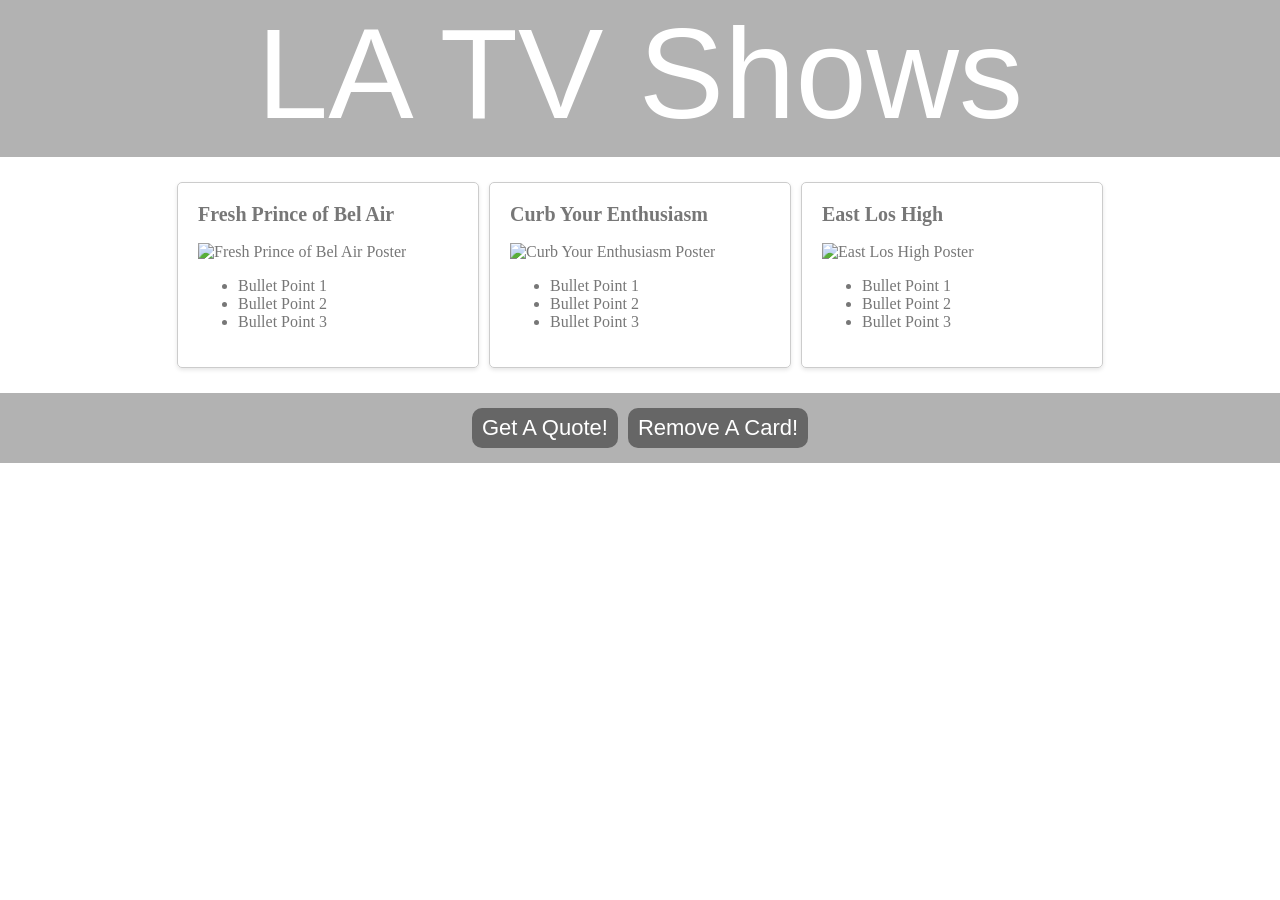
==== index.html @ 42c621e3 "Initial commit" ====
<!DOCTYPE html>
<html>

<head>
    <title>LA TV Shows | Home</title>
    <meta name="description" content="A Catalog of Shows Set in Los Angeles">
    <link rel="stylesheet" href="style.css" />
    <script type="text/javascript" src="scripts.js"></script>
</head>

<body>
    <header class="main-header">
        <h1 class="title">LA TV Shows</h1>
    </header>
    <div id="card-container">
        
    </div>
    <div class="card" style="display: none;">
        <div class="card-content">
            <h2>TV Show Title</h2>
            <img src="" alt="TV Show Poster">
            <ul>
                <li>Bullet Point 1</li>
                <li>Bullet Point 2</li>
                <li>Bullet Point 3</li>
            </ul>
        </div>
    </div>
    <div class="footer">
        <button onclick="quoteAlert();">
            Get A Quote!
        </button>
        <button onclick="removeLastCard();">
            Remove A Card!
        </button>
    </div>
</body>

</html>
---- style.css ----
html,
body {
    margin: 0;
    padding: 0;
}

.main-header {
    background-color: rgba(0, 0, 0, .3);
    padding-bottom: 10px;
}

.title {
    text-align: center;
    margin: 0;
    font-size: 8em;
    font-family: "Helvetica";
    font-weight: normal;
    color: white;
}

#card-container {
    display: flex;
    justify-content: center;
    margin: 20px;
}

.card {
    width: 300px;
    border: 1px solid #ccc;
    border-radius: 5px;
    box-shadow: 0 2px 4px rgba(0, 0, 0, 0.1);
    margin: 5px;
}

.card-content {
    padding: 20px;
    font-family: "Verdana";
    color: #777;
}

.card-content h2 {
    margin-top: 0;
    font-size: 20px;
}

.card img {
    width: 100%;
    height: auto;
}

.footer {
    display: flex;
    justify-content: center;
    background-color: rgba(0, 0, 0, .3);
    padding: 10px;
}

button {
    text-align: center;
    background-color: #666;
    border: none;
    padding-left: 10px;
    padding-right: 10px;
    height: 40px;
    border-radius: 10px;
    color: white;
    font-size: 22px;
    cursor: pointer;
    margin: 5px;
}
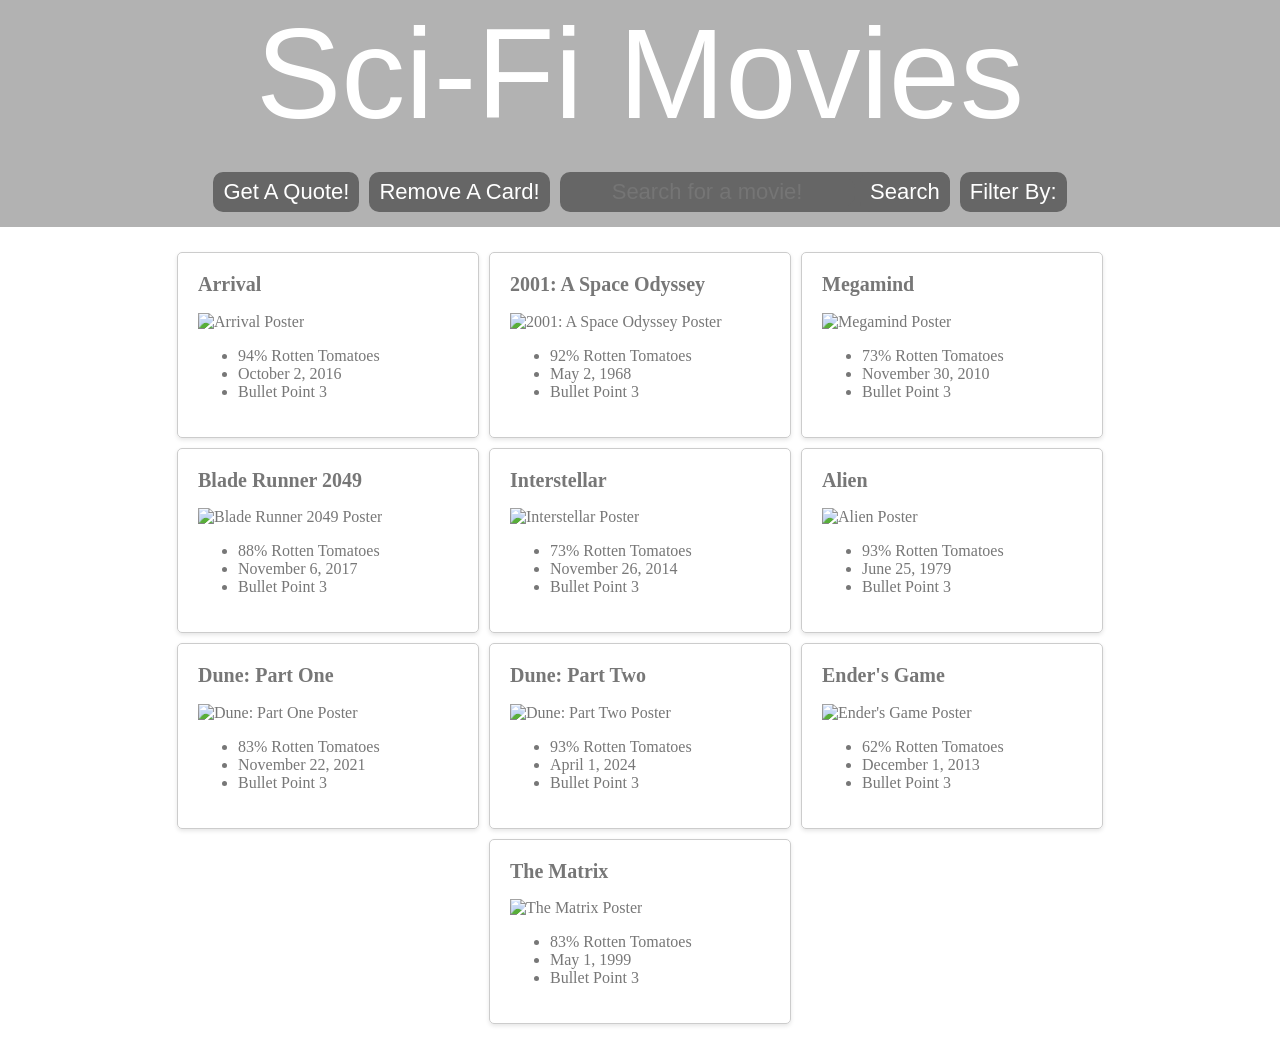
==== commit 42888c84: "couple of changes" ====
--- a/index.html
+++ b/index.html
@@ -10,22 +10,8 @@
 
 <body>
     <header class="main-header">
-        <h1 class="title">LA TV Shows</h1>
+        <h1 class="title">Sci-Fi Movies</h1>
     </header>
-    <div id="card-container">
-        
-    </div>
-    <div class="card" style="display: none;">
-        <div class="card-content">
-            <h2>TV Show Title</h2>
-            <img src="" alt="TV Show Poster">
-            <ul>
-                <li>Bullet Point 1</li>
-                <li>Bullet Point 2</li>
-                <li>Bullet Point 3</li>
-            </ul>
-        </div>
-    </div>
     <div class="footer">
         <button onclick="quoteAlert();">
             Get A Quote!
@@ -33,7 +19,36 @@
         <button onclick="removeLastCard();">
             Remove A Card!
         </button>
+        <form id="searchForm">
+            <label for="searchInput"></label>
+            <input type="text" id="searchInput" name="search" placeholder="Search for a movie!">
+            <button type="submit" class="form-button">Search</button>
+        </form>
+        <div class="dropdown">
+            <button class="button">Filter By:</button>
+            <div class="dropdown-content">
+                <a href="#" onclick="sortByName()">Name</a>
+                <a href="#" onclick="sortByDate()">Release Date</a>
+                <a href="#" onclick="sortByRating()">Rating</a>
+            </div>
+        </div>
     </div>
+    <div id="card-container">
+
+    </div>
+
+    <div class="card" style="display: none;">
+        <div class="card-content">
+            <h2>TV Show Title</h2>
+            <img src="" alt="TV Show Poster">
+            <ul>
+                <li class="rating">Bullet Point 1</li>
+                <li class="date">Bullet Point 2</li>
+                <li>Bullet Point 3</li>
+            </ul>
+        </div>
+    </div>
+
 </body>
 
 </html>
--- a/style.css
+++ b/style.css
@@ -22,6 +22,7 @@
     display: flex;
     justify-content: center;
     margin: 20px;
+    flex-wrap: wrap;
 }
 
 .card {
@@ -67,4 +68,50 @@
     font-size: 22px;
     cursor: pointer;
     margin: 5px;
-}+}
+#searchInput {
+    text-align: center;
+    background-color: #666;
+    border: none;
+    padding-left: 10px;
+    padding-right: 10px;
+    border-radius: 10px;
+    color: white;
+    font-size: 22px;
+}
+#searchForm{
+    height: 40px;
+    background-color: #666;
+    border: none;
+    border-radius: 10px;
+    font-size: 22px;
+    margin: 5px;
+}
+
+.form-button{
+    margin: 0;
+}
+
+
+
+.dropdown-content {
+    display: none;
+    position: absolute;
+    background-color: #666;
+    width: 160px;
+}
+
+.dropdown-content a {
+    color: rgb(255, 255, 255);
+    padding: 12px 16px;
+    text-decoration: none;
+    display: block;
+}
+
+.dropdown-content a:hover {
+    background-color: #ddd;
+}
+
+.dropdown:hover .dropdown-content {
+    display: block;
+}
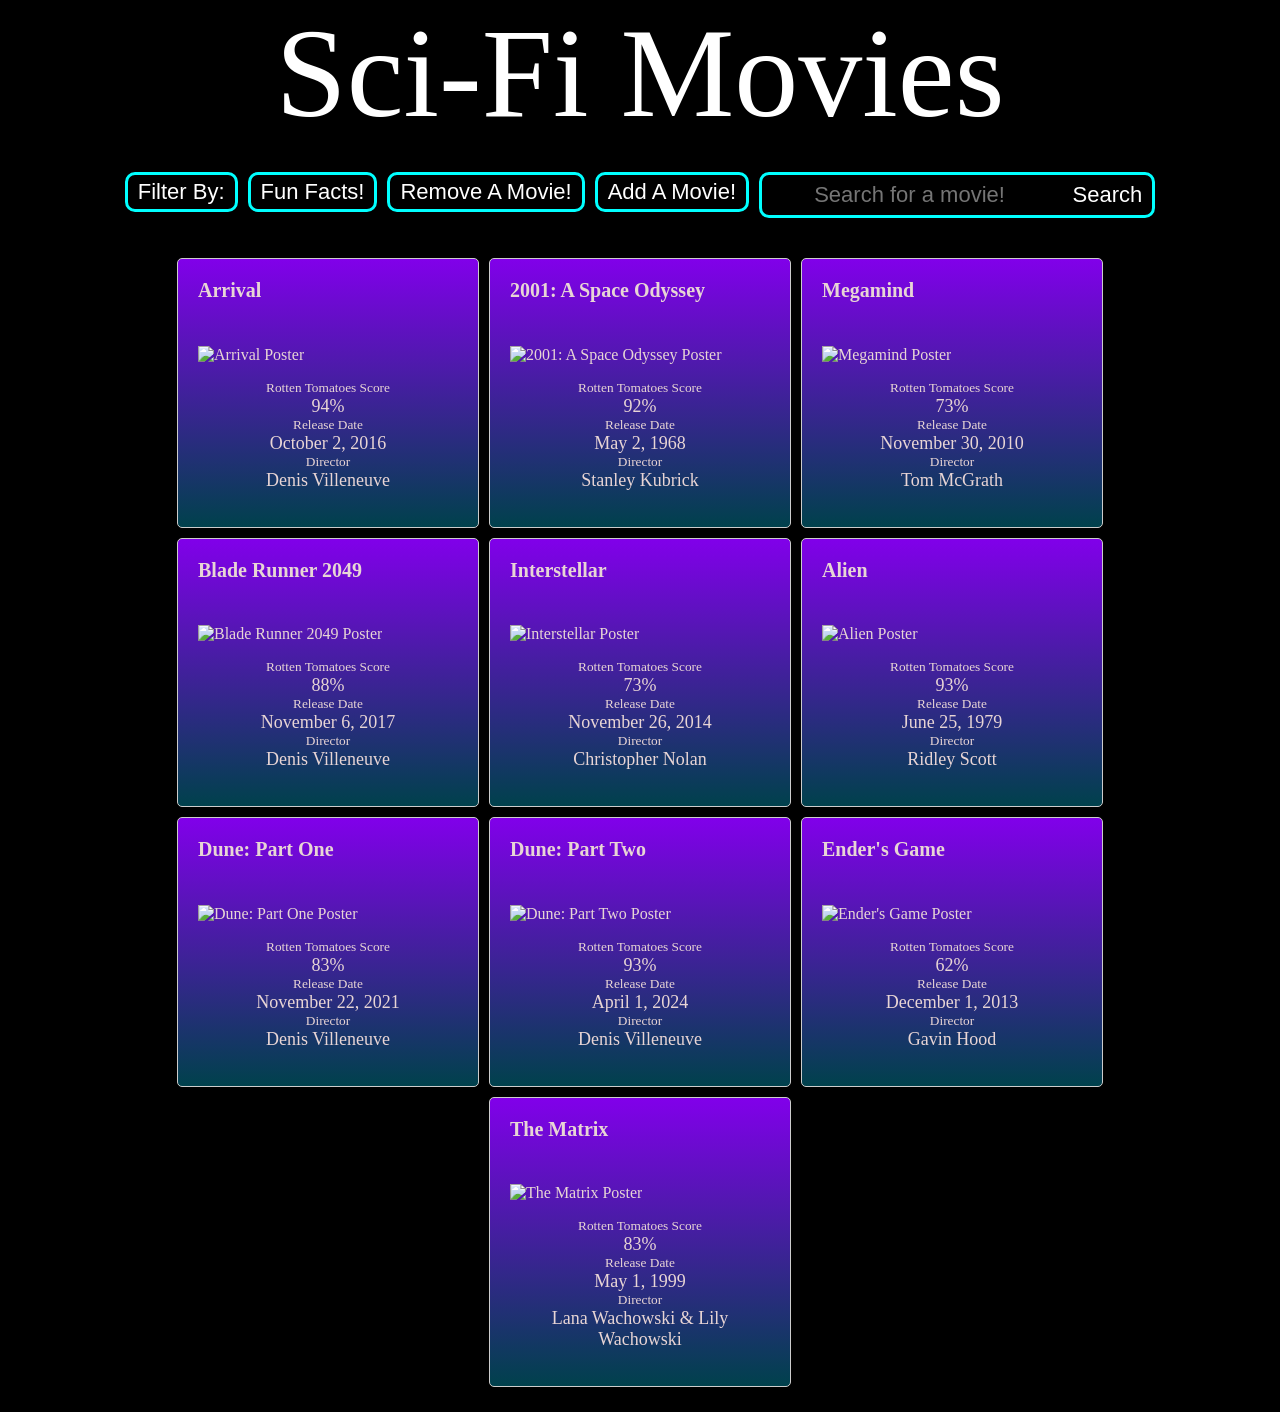
==== commit 16e8efe6: "Almost done" ====
--- a/index.html
+++ b/index.html
@@ -13,17 +13,6 @@
         <h1 class="title">Sci-Fi Movies</h1>
     </header>
     <div class="footer">
-        <button onclick="quoteAlert();">
-            Get A Quote!
-        </button>
-        <button onclick="removeLastCard();">
-            Remove A Card!
-        </button>
-        <form id="searchForm">
-            <label for="searchInput"></label>
-            <input type="text" id="searchInput" name="search" placeholder="Search for a movie!">
-            <button type="submit" class="form-button">Search</button>
-        </form>
         <div class="dropdown">
             <button class="button">Filter By:</button>
             <div class="dropdown-content">
@@ -32,6 +21,41 @@
                 <a href="#" onclick="sortByRating()">Rating</a>
             </div>
         </div>
+        <button class="button" onclick="factAlert();">
+            Fun Facts!
+        </button>
+        <button class="button" onclick="removeLastCard();">
+            Remove A Movie!
+        </button>
+
+        <button class="button" onclick="openForm()">Add A Movie!</button>
+        <div id="contentAdd" class="content-add">
+            <button id="closeButton" type="submit" onclick="closeForm()">X</button>
+            <h2>Please enter the listed information about the movie!</h2>
+            <form id="searchFormAdd">
+                <label for="inputTitle">Title</label>
+                <input type="text" id="inputTitle" name="inputTitle" placeholder="title">
+
+                <label for="inputRating">Rating</label>
+                <input type="text" id="inputRating" name="inputRating" placeholder="Rotten Tomatoes score">
+
+                <label for="inputIMG">Poster Image Address</label>
+                <input type="text" id="inputIMG" name="inputIMG" placeholder="image url">
+
+                <label for="inputDirector">Film Director</label>
+                <input type="text" id="inputDirector" name="inputDirector" placeholder="director">
+
+                <label for="inputDate">Release Date</label>
+                <input type="date" id="inputDate" name="inputDate" placeholder="yyyy-mm-dd">
+
+                <button type="submit" class="form-button">Submit</button>
+            </form>
+        </div>
+        <form id="searchForm">
+            <label for="searchInput"></label>
+            <input type="text" id="searchInput" name="search" placeholder="Search for a movie!">
+            <button type="submit" class="form-button">Search</button>
+        </form>
     </div>
     <div id="card-container">
 
@@ -40,11 +64,20 @@
     <div class="card" style="display: none;">
         <div class="card-content">
             <h2>TV Show Title</h2>
-            <img src="" alt="TV Show Poster">
-            <ul>
-                <li class="rating">Bullet Point 1</li>
-                <li class="date">Bullet Point 2</li>
-                <li>Bullet Point 3</li>
+            <img src="" alt="Movie Poster">
+            <ul class="detail-list">
+                <li>
+                    <h4>Rotten Tomatoes Score</h4>
+                    <div class="rating"></div>
+                </li>
+                <li>
+                    <h4>Release Date</h4>
+                    <div class="date"></div>
+                </li>
+                <li>
+                    <h4>Director</h4>
+                    <div class="director"></div>
+                </li>
             </ul>
         </div>
     </div>
--- a/style.css
+++ b/style.css
@@ -2,6 +2,7 @@
 body {
     margin: 0;
     padding: 0;
+    background-color: black;
 }
 
 .main-header {
@@ -13,7 +14,7 @@
     text-align: center;
     margin: 0;
     font-size: 8em;
-    font-family: "Helvetica";
+    font-family: "Times New Roman";
     font-weight: normal;
     color: white;
 }
@@ -24,6 +25,19 @@
     margin: 20px;
     flex-wrap: wrap;
 }
+.detail-list{
+    list-style-type: none;
+    padding: 0;
+    text-align: center;
+}
+.detail-list h4{
+    margin: 0;
+    font-size: smaller;
+    font-weight: 400;
+}
+.detail-list div{
+    font-size: large;
+}
 
 .card {
     width: 300px;
@@ -31,22 +45,25 @@
     border-radius: 5px;
     box-shadow: 0 2px 4px rgba(0, 0, 0, 0.1);
     margin: 5px;
+    background-image: linear-gradient(to bottom, #8100ea, #00414c);
 }
 
 .card-content {
     padding: 20px;
     font-family: "Verdana";
-    color: #777;
+    color: rgb(232, 213, 213);
 }
 
 .card-content h2 {
     margin-top: 0;
     font-size: 20px;
+    font-weight: 800;
+    height: 50px;
 }
 
 .card img {
     width: 100%;
-    height: auto;
+    height: 390px;
 }
 
 .footer {
@@ -57,42 +74,53 @@
 }
 
 button {
-    text-align: center;
-    background-color: #666;
+    background-color: transparent;
+    text-align: center;
+    border: solid #00FFFF;
+    padding-left: 10px;
+    padding-right: 10px;
+    height: 40px;
+    border-radius: 10px;
+    color: white;
+    font-size: 22px;
+    cursor: pointer;
+    margin: 5px;
+    transition: background-color 0.3s, transform 0.3s;
+
+}
+.button:hover {
+    background-color: #00FFFF;
+    transform: translateY(-2px);
+    color: black;
+}
+#searchInput{
+    text-align: center;
+    background-color: transparent;
     border: none;
     padding-left: 10px;
     padding-right: 10px;
-    height: 40px;
-    border-radius: 10px;
-    color: white;
-    font-size: 22px;
-    cursor: pointer;
-    margin: 5px;
-}
-#searchInput {
-    text-align: center;
-    background-color: #666;
+    border-radius: 10px;
+    color: white;
+    font-size: 22px;
+}
+#searchInput:focus{
+    outline: none;
+    background-image: none;
+}
+#searchForm{
+    height: auto;
+    width: auto;
+    background-color: transparent;
+    border: solid #00FFFF;
+    border-radius: 10px;
+    font-size: 22px;
+    margin: 5px;
+}
+
+.form-button{
+    margin: 0;
     border: none;
-    padding-left: 10px;
-    padding-right: 10px;
-    border-radius: 10px;
-    color: white;
-    font-size: 22px;
-}
-#searchForm{
-    height: 40px;
-    background-color: #666;
-    border: none;
-    border-radius: 10px;
-    font-size: 22px;
-    margin: 5px;
-}
-
-.form-button{
-    margin: 0;
-}
-
-
+}
 
 .dropdown-content {
     display: none;
@@ -115,3 +143,66 @@
 .dropdown:hover .dropdown-content {
     display: block;
 }
+
+
+
+#searchFormAdd{
+    height: auto;
+    width: auto;
+    background-color: lightgrey;
+    border: solid #00FFFF;
+    border-radius: 10px;
+    font-size: 22px;
+    margin: 5px;
+    padding: 6px;
+}
+
+.content-add{
+    width: 500px;
+    display: none;
+    position: fixed;
+    background-color: #00414c;
+    top: 50%;
+    left: 50%;
+    transform: translate(-50%, -50%);
+    z-index: 1;
+    border-radius: 10px;
+    padding: 10px;
+    color: white;
+}
+.content-add h2{
+    margin: 0 0 10px 0;
+}
+#searchFormAdd input {
+    margin: 0 auto;
+    width: 450px;
+    height: 10px;
+    color: rgb(0, 0, 0);
+    padding: 12px 16px;
+    text-decoration: none;
+    display: block;
+    background-color: transparent;
+    border: none;
+    font-size: medium;
+}
+#searchFormAdd input:focus{
+    outline: none;
+    background-image: none;
+}
+
+
+#searchFormAdd button{
+    margin-bottom: 10px;
+    display: block;
+ }
+#searchFormAdd h2{
+    display: flex;
+}
+#closeButton{
+    float: right;
+}
+#searchFormAdd label{
+    color: black;
+    padding: 12px;
+    font-size: medium;
+}
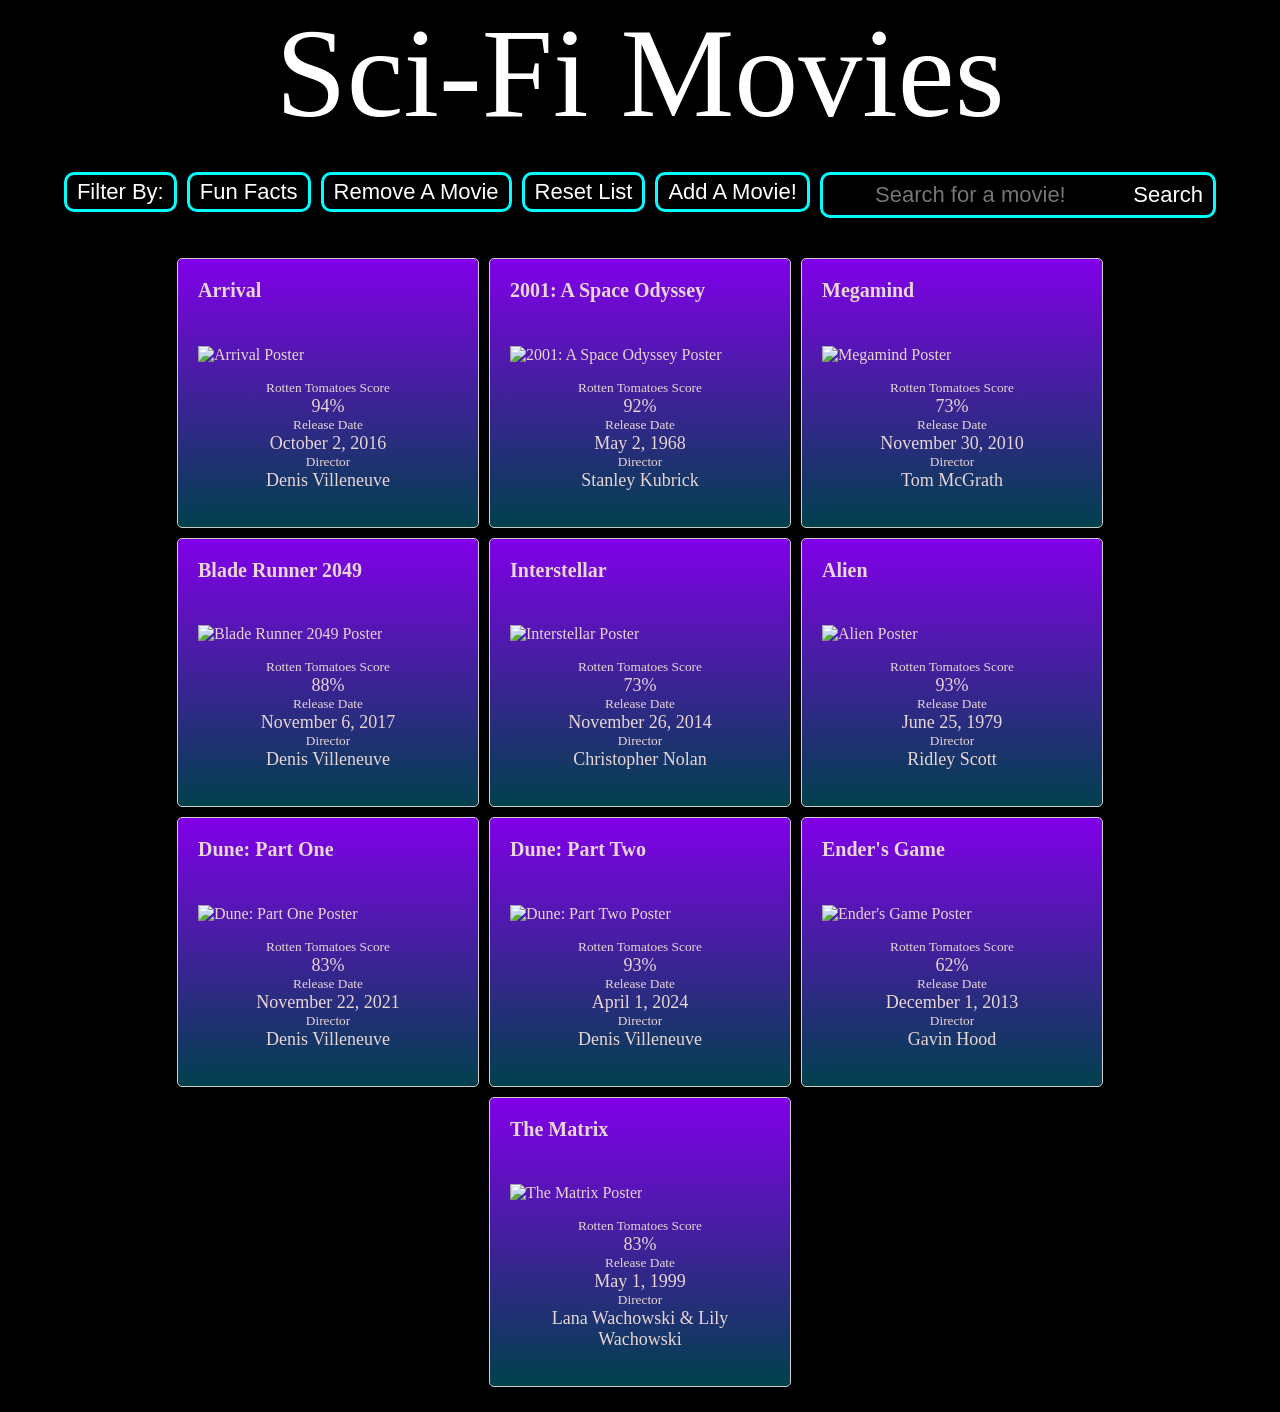
==== commit c6abcf35: "Some styles and polishing" ====
--- a/index.html
+++ b/index.html
@@ -22,10 +22,13 @@
             </div>
         </div>
         <button class="button" onclick="factAlert();">
-            Fun Facts!
+            Fun Facts
         </button>
         <button class="button" onclick="removeLastCard();">
-            Remove A Movie!
+            Remove A Movie
+        </button>
+        <button class="button" onclick="arrayReset();">
+            Reset List
         </button>
 
         <button class="button" onclick="openForm()">Add A Movie!</button>
--- a/style.css
+++ b/style.css
@@ -149,8 +149,8 @@
 #searchFormAdd{
     height: auto;
     width: auto;
-    background-color: lightgrey;
-    border: solid #00FFFF;
+    background-color: trasnparent;
+    border: none;
     border-radius: 10px;
     font-size: 22px;
     margin: 5px;
@@ -167,22 +167,22 @@
     transform: translate(-50%, -50%);
     z-index: 1;
     border-radius: 10px;
-    padding: 10px;
+    padding: 10px 10px 0 10px;
     color: white;
 }
 .content-add h2{
-    margin: 0 0 10px 0;
+    margin: 10px;
 }
 #searchFormAdd input {
-    margin: 0 auto;
+    margin: 0;
     width: 450px;
     height: 10px;
-    color: rgb(0, 0, 0);
+    color: rgb(255, 255, 255);
     padding: 12px 16px;
     text-decoration: none;
     display: block;
     background-color: transparent;
-    border: none;
+    border: solid #29c5c5;
     font-size: medium;
 }
 #searchFormAdd input:focus{
@@ -192,9 +192,17 @@
 
 
 #searchFormAdd button{
-    margin-bottom: 10px;
-    display: block;
+    display: block;
+    margin: 10px auto;
+    border: solid #29c5c5;
+    width: 485px;
  }
+ #searchFormAdd button:hover{
+    background-color: #00FFFF;
+    transform: translateY(-2px);
+    color: black;
+ }
+
 #searchFormAdd h2{
     display: flex;
 }
@@ -202,7 +210,9 @@
     float: right;
 }
 #searchFormAdd label{
-    color: black;
+    margin:5px;
+    color: white;
     padding: 12px;
     font-size: medium;
 }
+
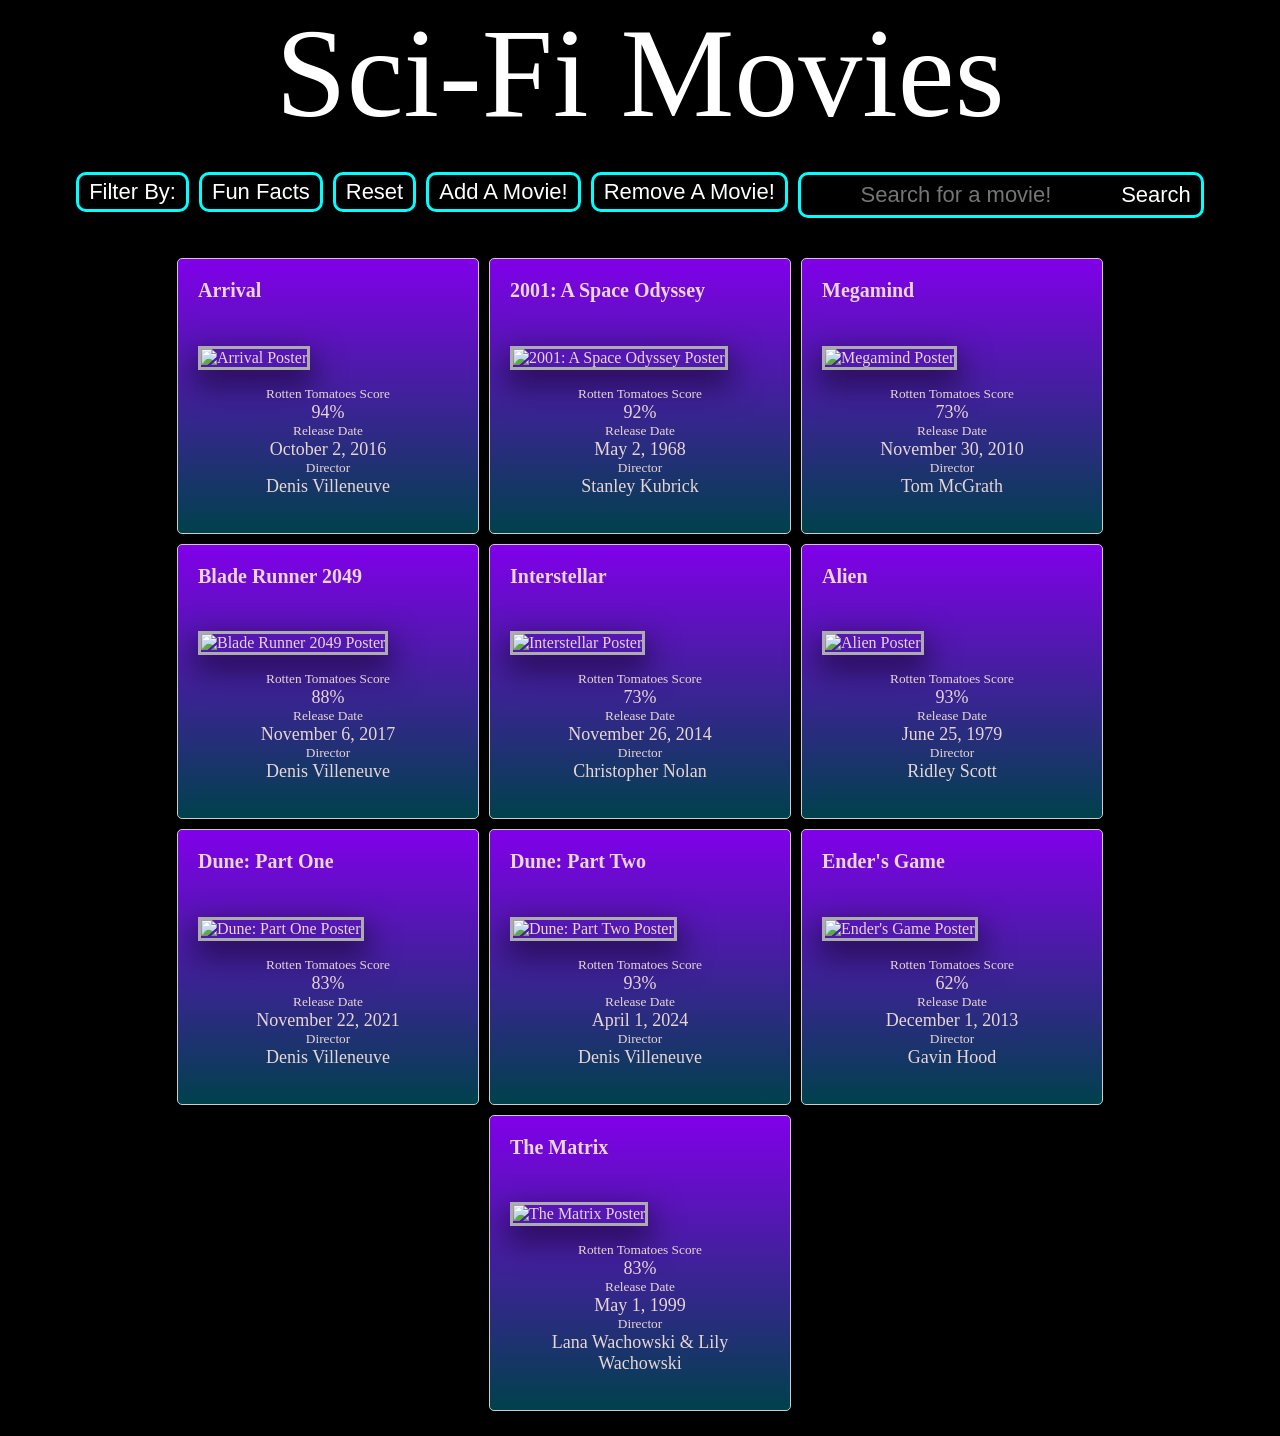
==== commit ceeca01a: "Adding more functionality to the removal function" ====
--- a/index.html
+++ b/index.html
@@ -13,6 +13,7 @@
         <h1 class="title">Sci-Fi Movies</h1>
     </header>
     <div class="footer">
+        <!-- Filter -->
         <div class="dropdown">
             <button class="button">Filter By:</button>
             <div class="dropdown-content">
@@ -21,19 +22,18 @@
                 <a href="#" onclick="sortByRating()">Rating</a>
             </div>
         </div>
+        <!-- Fact Button-->
         <button class="button" onclick="factAlert();">
             Fun Facts
         </button>
-        <button class="button" onclick="removeLastCard();">
-            Remove A Movie
+        <!-- Reset Button -->
+        <button class="button" onclick="arrayReset();">
+            Reset
         </button>
-        <button class="button" onclick="arrayReset();">
-            Reset List
-        </button>
-
-        <button class="button" onclick="openForm()">Add A Movie!</button>
-        <div id="contentAdd" class="content-add">
-            <button id="closeButton" type="submit" onclick="closeForm()">X</button>
+        <!-- Add Movie Form -->
+        <button class="button" onclick="openAddForm()">Add A Movie!</button>
+        <div id="contentAdd" class="content">
+            <button id="closeButton" type="submit" onclick="closeAddForm()">X</button>
             <h2>Please enter the listed information about the movie!</h2>
             <form id="searchFormAdd">
                 <label for="inputTitle">Title</label>
@@ -54,10 +54,23 @@
                 <button type="submit" class="form-button">Submit</button>
             </form>
         </div>
+        <!-- Remove Movie Form  -->
+        <button class="button" onclick="openRemoveForm()">Remove A Movie!</button>
+        <div id="contentRemove" class="content">
+            <button id="closeButton" type="submit" onclick="closeRemoveForm()">X</button>
+            <h2>Please enter the listed information about the movie!</h2>
+            <form id="searchFormRemove">
+                <label for="inputRemoveTitle">Title</label>
+                <input type="text" id="inputRemoveTitle" name="inputRemoveTitle" placeholder="title">
+
+                <button type="submit">Submit</button>
+            </form>
+        </div>
+        <!-- Search Form -->
         <form id="searchForm">
             <label for="searchInput"></label>
             <input type="text" id="searchInput" name="search" placeholder="Search for a movie!">
-            <button type="submit" class="form-button">Search</button>
+            <button id="searchFieldButton" type="submit">Search</button>
         </form>
     </div>
     <div id="card-container">
--- a/style.css
+++ b/style.css
@@ -64,6 +64,8 @@
 .card img {
     width: 100%;
     height: 390px;
+    box-shadow: 0 12px 30px 4px rgba(0, 0, 0, 0.5);
+    border: solid rgb(172, 172, 172);
 }
 
 .footer {
@@ -102,26 +104,31 @@
     border-radius: 10px;
     color: white;
     font-size: 22px;
+    height: auto;
+    margin: 0 auto;
 }
 #searchInput:focus{
     outline: none;
     background-image: none;
 }
 #searchForm{
-    height: auto;
+    display: flex;
+    align-items: center;
+    height: auto;
+    width: 400px;
+    background-color: transparent;
+    border: solid #00FFFF;
+    border-radius: 10px;
+    font-size: 22px;
+    margin: 5px;
+}
+
+#searchFieldButton{
+    float: right;
+    margin: 0;
+    border: none;
     width: auto;
-    background-color: transparent;
-    border: solid #00FFFF;
-    border-radius: 10px;
-    font-size: 22px;
-    margin: 5px;
-}
-
-.form-button{
-    margin: 0;
-    border: none;
-}
-
+}
 .dropdown-content {
     display: none;
     position: absolute;
@@ -146,6 +153,8 @@
 
 
 
+
+
 #searchFormAdd{
     height: auto;
     width: auto;
@@ -157,7 +166,7 @@
     padding: 6px;
 }
 
-.content-add{
+.content{
     width: 500px;
     display: none;
     position: fixed;
@@ -170,10 +179,10 @@
     padding: 10px 10px 0 10px;
     color: white;
 }
-.content-add h2{
+.content h2{
     margin: 10px;
 }
-#searchFormAdd input {
+.content input {
     margin: 0;
     width: 450px;
     height: 10px;
@@ -185,34 +194,47 @@
     border: solid #29c5c5;
     font-size: medium;
 }
-#searchFormAdd input:focus{
+.content input:focus{
     outline: none;
     background-image: none;
 }
 
 
-#searchFormAdd button{
+form button{
     display: block;
     margin: 10px auto;
     border: solid #29c5c5;
     width: 485px;
  }
- #searchFormAdd button:hover{
+.content button:hover{
     background-color: #00FFFF;
     transform: translateY(-2px);
     color: black;
  }
 
-#searchFormAdd h2{
+.content h2{
     display: flex;
 }
 #closeButton{
     float: right;
 }
-#searchFormAdd label{
+.content label{
     margin:5px;
     color: white;
     padding: 12px;
     font-size: medium;
 }
 
+
+#searchFormRemove{
+    height: auto;
+    width: auto;
+    background-color: trasnparent;
+    border: none;
+    border-radius: 10px;
+    font-size: 22px;
+    margin: 5px;
+    padding: 6px;
+}
+
+
